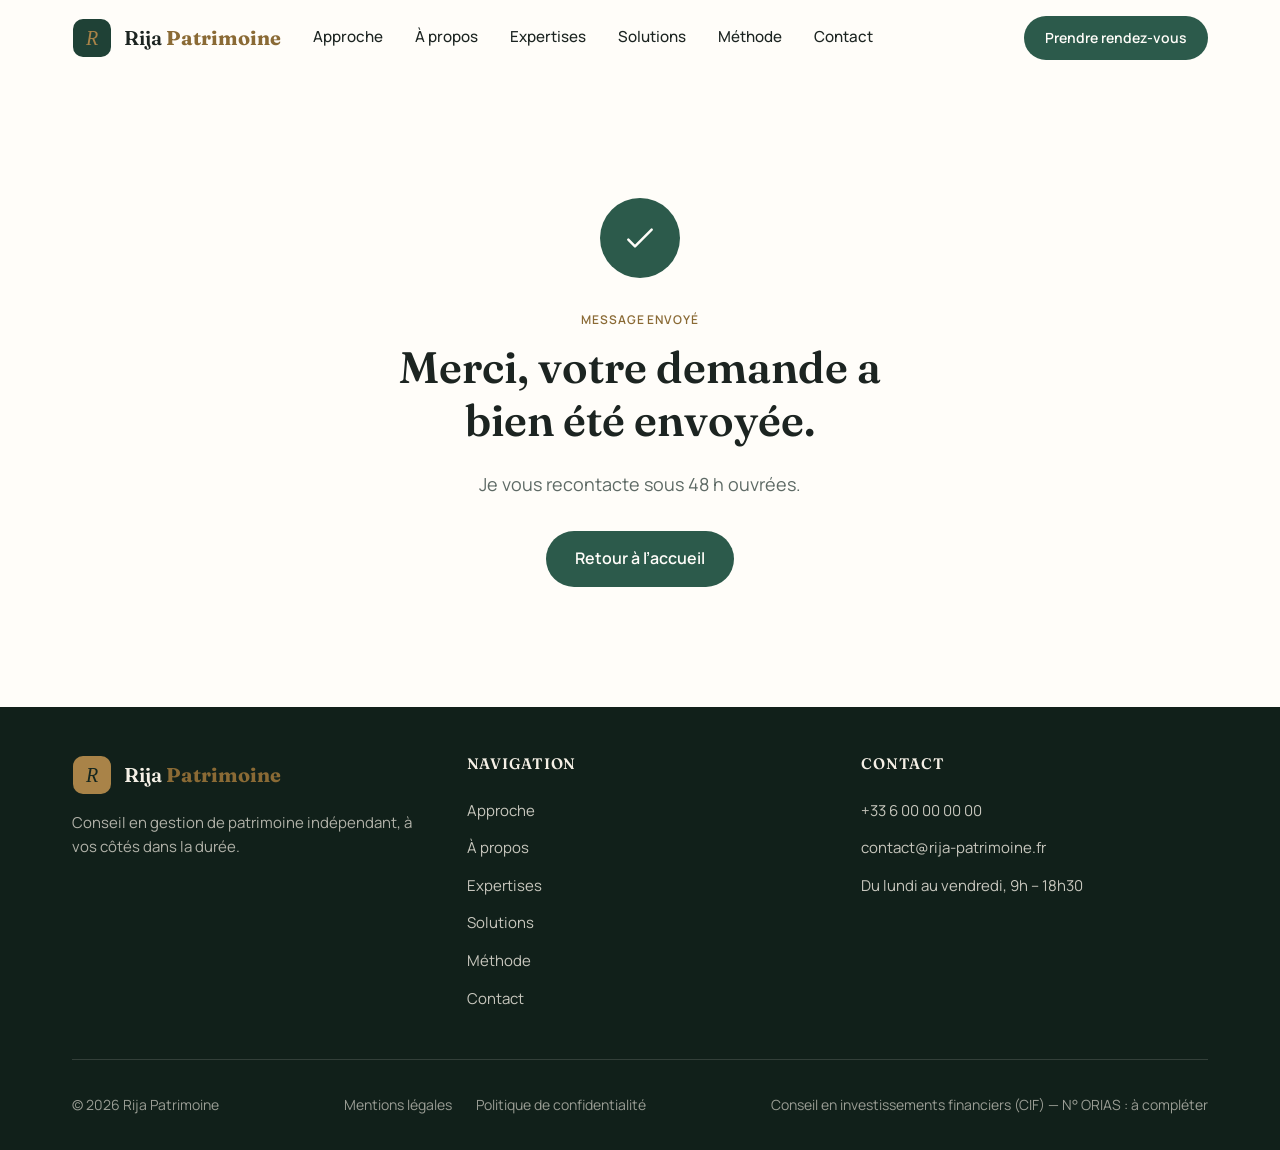
==== merci.html @ 29a92b1c "Add Rija Patrimoine landing page Static one-page site in French (HTML, CSS, vanilla JS, no build ste" ====
<!doctype html>
<html lang="fr">
<head>
  <meta charset="utf-8">
  <meta name="viewport" content="width=device-width, initial-scale=1, viewport-fit=cover">
  <title>Merci — Rija Patrimoine</title>
  <meta name="description" content="Votre demande a bien été envoyée à Rija Patrimoine. Réponse sous 48 h ouvrées.">
  <meta name="robots" content="noindex">
  <meta property="og:title" content="Merci — Rija Patrimoine">
  <meta property="og:type" content="website">
  <meta property="og:locale" content="fr_FR">
  <meta name="theme-color" content="#1F4136">
  <link rel="icon" href="assets/img/favicon.svg" type="image/svg+xml">
  <link rel="preconnect" href="https://fonts.googleapis.com">
  <link rel="preconnect" href="https://fonts.gstatic.com" crossorigin>
  <link href="https://fonts.googleapis.com/css2?family=Fraunces:ital,opsz,wght@0,9..144,300..700;1,9..144,400..600&family=Manrope:wght@400;500;600;700&display=swap" rel="stylesheet">
  <link rel="stylesheet" href="assets/css/styles.css">
  <script>document.documentElement.classList.add('js')</script>
</head>
<body>
  <a class="skip-link" href="#main">Aller au contenu principal</a>

  <header class="site-header" data-header>
    <div class="wrap header-inner">
      <a class="brand" href="index.html" aria-label="Rija Patrimoine — accueil">
        <svg class="brand-mark" viewBox="0 0 40 40" aria-hidden="true">
          <rect x="1" y="1" width="38" height="38" rx="10" fill="#1F4136"/>
          <text x="20" y="27" text-anchor="middle" font-family="Georgia, 'Times New Roman', serif" font-size="20" font-style="italic" fill="#A98348">R</text>
        </svg>
        <span class="brand-name">Rija <span class="brand-accent">Patrimoine</span></span>
      </a>
      <nav class="nav" id="primary-nav" data-nav aria-label="Navigation principale">
        <ul class="nav-list">
          <li><a href="index.html#approche" class="nav-link">Approche</a></li>
          <li><a href="index.html#a-propos" class="nav-link">À propos</a></li>
          <li><a href="index.html#expertises" class="nav-link">Expertises</a></li>
          <li><a href="index.html#solutions" class="nav-link">Solutions</a></li>
          <li><a href="index.html#methode" class="nav-link">Méthode</a></li>
          <li><a href="index.html#contact" class="nav-link">Contact</a></li>
        </ul>
      </nav>
      <div class="header-actions">
        <a href="index.html#contact" class="btn btn-primary btn-sm">Prendre rendez-vous</a>
        <button type="button" class="menu-toggle" data-menu-toggle aria-expanded="false" aria-controls="primary-nav">
          <span class="menu-toggle-box"><span class="menu-toggle-bar"></span><span class="menu-toggle-bar"></span><span class="menu-toggle-bar"></span></span>
          <span class="sr-only">Menu</span>
        </button>
      </div>
    </div>
  </header>

  <main id="main">
    <section class="merci section">
      <div class="wrap merci-inner">
        <svg class="icon merci-icon" viewBox="0 0 24 24" aria-hidden="true"><path d="M5 13l4 4L19 7"/></svg>
        <p class="eyebrow">Message envoyé</p>
        <h1 class="section-title">Merci, votre demande a bien été envoyée.</h1>
        <p class="merci-text">Je vous recontacte sous 48 h ouvrées.</p>
        <a href="index.html" class="btn btn-primary">Retour à l’accueil</a>
      </div>
    </section>
  </main>

  <footer class="site-footer">
    <div class="wrap footer-grid">
      <div class="footer-brand">
        <a class="brand" href="index.html" aria-label="Rija Patrimoine — accueil">
          <svg class="brand-mark" viewBox="0 0 40 40" aria-hidden="true">
            <rect x="1" y="1" width="38" height="38" rx="10" fill="#A98348"/>
            <text x="20" y="27" text-anchor="middle" font-family="Georgia, 'Times New Roman', serif" font-size="20" font-style="italic" fill="#14261F">R</text>
          </svg>
          <span class="brand-name">Rija <span class="brand-accent">Patrimoine</span></span>
        </a>
        <p class="footer-tagline">Conseil en gestion de patrimoine indépendant, à vos côtés dans la durée.</p>
      </div>
      <nav class="footer-nav" aria-label="Liens du site">
        <h3 class="footer-heading">Navigation</h3>
        <ul>
          <li><a href="index.html#approche">Approche</a></li>
          <li><a href="index.html#a-propos">À propos</a></li>
          <li><a href="index.html#expertises">Expertises</a></li>
          <li><a href="index.html#solutions">Solutions</a></li>
          <li><a href="index.html#methode">Méthode</a></li>
          <li><a href="index.html#contact">Contact</a></li>
        </ul>
      </nav>
      <div class="footer-contact">
        <h3 class="footer-heading">Contact</h3>
        <ul>
          <li><a href="tel:+33600000000">+33 6 00 00 00 00</a></li>
          <li><a href="mailto:contact@rija-patrimoine.fr">contact@rija-patrimoine.fr</a></li>
          <li><span>Du lundi au vendredi, 9h – 18h30</span></li>
        </ul>
      </div>
    </div>
    <div class="wrap">
      <div class="footer-bottom">
        <p>© <span data-year>2026</span> Rija Patrimoine</p>
        <ul class="footer-legal">
          <li><a href="#">Mentions légales</a></li>
          <li><a href="#">Politique de confidentialité</a></li>
        </ul>
        <p class="footer-reg">Conseil en investissements financiers (CIF) — N° ORIAS&nbsp;: à compléter</p>
      </div>
    </div>
  </footer>

  <script src="assets/js/main.js" defer></script>
</body>
</html>
---- assets/css/styles.css ----
:root {
  --ink: #14261F;
  --forest: #1F4136;
  --forest-600: #2C5A4B;
  --sand: #F5F0E6;
  --sand-200: #EAE2D3;
  --paper: #FFFDF9;
  --brass: #A98348;
  --brass-soft: #D9C4A0;
  --brass-ink: #8A6A35;
  --text: #1C2421;
  --muted: #5E6A65;
  --line: rgba(20, 38, 31, 0.12);
}

*,
*::before,
*::after {
  box-sizing: border-box;
}

html {
  scroll-behavior: smooth;
}

body {
  margin: 0;
  font-family: "Manrope", system-ui, sans-serif;
  font-size: 1rem;
  font-weight: 400;
  line-height: 1.6;
  color: var(--text);
  background: var(--paper);
}

h1, h2, h3, h4, h5, h6 {
  margin: 0;
  font-family: "Fraunces", Georgia, serif;
  font-weight: 600;
  line-height: 1.2;
}

p {
  margin: 0;
}

ul, ol {
  margin: 0;
  padding: 0;
  list-style: none;
}

a {
  color: inherit;
  text-decoration: none;
}

img, svg {
  display: block;
  max-width: 100%;
  height: auto;
}

button {
  all: unset;
  cursor: pointer;
}

input, select, textarea {
  font: inherit;
  color: inherit;
}

:focus-visible {
  outline: 2px solid var(--forest-600);
  outline-offset: 2px;
  border-radius: inherit;
}

.skip-link {
  position: absolute;
  width: 1px;
  height: 1px;
  overflow: hidden;
  clip: rect(0 0 0 0);
  white-space: nowrap;
  background: var(--forest-600);
  color: var(--paper);
  padding: 0.75rem 1rem;
  text-decoration: none;
  z-index: 9999;
}

.skip-link:focus-visible {
  position: fixed;
  top: 0;
  left: 0;
  width: auto;
  height: auto;
  overflow: visible;
  clip: auto;
  outline-offset: 0;
}

.sr-only {
  position: absolute;
  width: 1px;
  height: 1px;
  overflow: hidden;
  clip: rect(0 0 0 0);
  white-space: nowrap;
}

.eyebrow {
  font-size: 0.75rem;
  font-weight: 600;
  text-transform: uppercase;
  letter-spacing: 0.08em;
  color: var(--brass-ink);
  margin-bottom: 0.75rem;
}

.wrap {
  width: 100%;
  max-width: 1200px;
  margin-inline: auto;
  padding-inline: clamp(16px, 4vw, 32px);
}

.section {
  padding-block: clamp(64px, 10vw, 120px);
  scroll-margin-top: 60px;
}

.section-title {
  font-size: clamp(1.75rem, 5vw, 2.75rem);
  margin-bottom: 1.5rem;
}

.section-head {
  margin-bottom: 3rem;
}

.section-lead {
  font-size: 1.125rem;
  color: var(--muted);
  margin-top: 1rem;
  max-width: 600px;
}

.icon-sprite {
  position: absolute;
  width: 0;
  height: 0;
  overflow: hidden;
}

.icon {
  width: 1.25em;
  height: 1.25em;
  stroke: currentColor;
  fill: none;
  stroke-width: 1.5;
  stroke-linecap: round;
  stroke-linejoin: round;
  display: inline-block;
  flex-shrink: 0;
  color: currentColor;
}

.pillar-icon {
  width: 28px;
  height: 28px;
  color: var(--forest-600);
  margin-bottom: 1rem;
}

.expertise-icon {
  width: 32px;
  height: 32px;
  color: var(--forest-600);
  margin-bottom: 1rem;
}

.solution-icon {
  width: 32px;
  height: 32px;
  color: var(--forest-600);
  margin-bottom: 1rem;
}

.merci-icon {
  width: 80px;
  height: 80px;
  color: var(--paper);
  margin-inline: auto;
  margin-bottom: 1.5rem;
  padding: 1.25rem;
  background: var(--forest-600);
  border-radius: 50%;
  flex-shrink: 0;
}

.site-header {
  position: sticky;
  top: 0;
  z-index: 100;
  background: rgba(245, 240, 230, 0);
  transition: background 0.3s ease, box-shadow 0.3s ease, border-color 0.3s ease;
  border-bottom: 1px solid transparent;
}

.site-header.is-scrolled {
  background: var(--paper);
  box-shadow: 0 2px 12px rgba(20, 38, 31, 0.08);
  border-bottom-color: var(--line);
}

.header-inner {
  display: flex;
  align-items: center;
  justify-content: space-between;
  gap: 2rem;
  padding-block: 1rem;
}

.brand {
  display: flex;
  align-items: center;
  gap: 0.75rem;
  flex-shrink: 0;
  text-decoration: none;
}

.brand-mark {
  width: 40px;
  height: 40px;
  flex-shrink: 0;
}

.brand-name {
  font-family: "Fraunces", Georgia, serif;
  font-size: 1.25rem;
  font-weight: 600;
  color: var(--text);
}

.brand-accent {
  color: var(--brass-ink);
  font-weight: 700;
}

.nav {
  flex: 1;
  display: none;
}

.nav.is-open {
  display: block;
  position: absolute;
  inset-inline: 0;
  top: 100%;
  background: var(--paper);
  border-bottom: 1px solid var(--line);
  padding: 1.5rem 0;
  box-shadow: 0 4px 12px rgba(20, 38, 31, 0.08);
}

@media (min-width: 900px) {
  .nav {
    display: block;
    position: static;
    background: none;
    border: none;
    padding: 0;
    box-shadow: none;
  }

  .nav.is-open {
    display: block;
  }
}

.nav-list {
  display: flex;
  flex-direction: column;
  gap: 0;
}

@media (min-width: 900px) {
  .nav-list {
    flex-direction: row;
    gap: 2rem;
  }
}

.nav-link {
  display: block;
  padding: 1rem 1.5rem;
  color: var(--text);
  text-decoration: none;
  transition: color 0.2s ease;
  border-left: 3px solid transparent;
}

@media (min-width: 900px) {
  .nav-link {
    padding: 0;
    border-left: none;
    border-bottom: 2px solid transparent;
    font-size: 0.95rem;
    font-weight: 500;
  }
}

.nav-link:hover {
  color: var(--brass-ink);
}

.nav-link.is-active {
  color: var(--brass-ink);
  border-left-color: var(--brass-ink);
}

@media (min-width: 900px) {
  .nav-link.is-active {
    border-left: none;
    border-bottom-color: var(--brass-ink);
  }
}

.header-actions {
  display: flex;
  align-items: center;
  gap: 1rem;
  flex-shrink: 0;
}

.menu-toggle {
  display: flex;
  align-items: center;
  justify-content: center;
  width: 44px;
  height: 44px;
  border-radius: 8px;
  transition: background 0.2s ease;
}

@media (min-width: 900px) {
  .menu-toggle {
    display: none;
  }
}

.menu-toggle:hover {
  background: var(--sand);
}

.menu-toggle-box {
  display: flex;
  flex-direction: column;
  gap: 5px;
  width: 24px;
  height: 18px;
}

.menu-toggle-bar {
  width: 100%;
  height: 2px;
  background: var(--text);
  border-radius: 1px;
  transition: transform 0.3s ease, opacity 0.3s ease;
}

.menu-toggle.is-open .menu-toggle-bar:nth-child(1) {
  transform: rotate(45deg) translate(8px, 8px);
}

.menu-toggle.is-open .menu-toggle-bar:nth-child(2) {
  opacity: 0;
}

.menu-toggle.is-open .menu-toggle-bar:nth-child(3) {
  transform: rotate(-45deg) translate(7px, -7px);
}

.btn {
  display: inline-flex;
  align-items: center;
  justify-content: center;
  padding: 0.875rem 1.75rem;
  border-radius: 999px;
  font-size: 1rem;
  font-weight: 600;
  text-align: center;
  transition: all 0.3s ease;
  white-space: nowrap;
  cursor: pointer;
  border: 1px solid transparent;
}

.btn-primary {
  background: var(--forest-600);
  color: var(--paper);
}

.btn-primary:hover,
.btn-primary:focus {
  background: var(--forest);
}

.btn-primary:active {
  transform: scale(0.98);
}

.btn-primary[disabled] {
  background: var(--muted);
  cursor: not-allowed;
  opacity: 0.6;
}

.btn-ghost {
  background: transparent;
  color: var(--text);
  border: 1px solid var(--line);
}

.btn-ghost:hover,
.btn-ghost:focus {
  background: var(--sand);
  border-color: var(--sand);
}

.a-propos .btn-ghost,
.contact .btn-ghost {
  color: var(--sand);
  border-color: rgba(245, 240, 230, 0.3);
}

.a-propos .btn-ghost:hover,
.a-propos .btn-ghost:focus,
.contact .btn-ghost:hover,
.contact .btn-ghost:focus {
  background: rgba(245, 240, 230, 0.1);
  border-color: var(--sand);
}

.btn-sm {
  padding: 0.625rem 1.25rem;
  font-size: 0.875rem;
}

.nav-cta {
  display: none;
}

@media (max-width: 640px) {
  .header-actions .btn {
    display: none;
  }

  .nav-cta {
    display: block;
    padding: 1rem 1.5rem 0;
  }

  .nav-cta .btn {
    width: 100%;
    justify-content: center;
  }
}

.hero {
  background: var(--sand);
}

.hero-inner {
  display: grid;
  grid-template-columns: 1fr 1fr;
  gap: 3rem;
  align-items: start;
  margin-bottom: clamp(96px, 9vw, 130px);
}

@media (max-width: 768px) {
  .hero-inner {
    grid-template-columns: 1fr;
    gap: 2rem;
  }
}

.hero-title {
  font-size: clamp(2rem, 6vw, 3.5rem);
  margin-bottom: 1.5rem;
  color: var(--text);
}

.hero-title em {
  font-style: italic;
  color: var(--brass-ink);
  font-weight: 700;
}

.hero-lead {
  font-size: 1.125rem;
  color: var(--muted);
  margin-bottom: 2rem;
  max-width: 500px;
}

.hero-cta {
  display: flex;
  gap: 1rem;
  flex-wrap: wrap;
  margin-bottom: 2rem;
}

.hero-trust {
  display: flex;
  flex-wrap: wrap;
  row-gap: 0.5rem;
  column-gap: 1.5rem;
}

.trust-item {
  display: flex;
  align-items: center;
  gap: 0.75rem;
  font-size: 0.9375rem;
  color: var(--text);
}

.trust-item .icon {
  width: 18px;
  height: 18px;
  color: var(--forest-600);
  flex-shrink: 0;
}

.hero-visual {
  position: relative;
  height: 400px;
}

.hero-panel {
  background: var(--forest);
  border-radius: 16px;
  padding: 3rem 2rem;
  position: relative;
  overflow: hidden;
  height: 100%;
}

.hero-arcs {
  width: 100%;
  height: 100%;
  position: absolute;
  inset: 0;
  opacity: 0.6;
}

.hero-arcs circle {
  stroke: var(--brass-soft);
  fill: none;
  stroke-width: 1;
}

.hero-arcs-curve {
  stroke: var(--brass-soft);
  fill: none;
  stroke-width: 2;
  opacity: 0.8;
}

.hero-card {
  position: absolute;
  bottom: 2rem;
  right: 2rem;
  width: 280px;
  background: var(--paper);
  border-radius: 12px;
  padding: 1.5rem;
  box-shadow: 0 8px 24px rgba(20, 38, 31, 0.12);
  border: 1px solid var(--line);
}

@media (max-width: 768px) {
  .hero-visual {
    height: auto;
  }

  .hero-panel {
    height: auto;
  }

  .hero-card {
    position: static;
    width: 100%;
    margin-top: 1.5rem;
  }
}

.hero-card-title {
  font-family: "Fraunces", Georgia, serif;
  font-size: 1.125rem;
  font-weight: 600;
  color: var(--text);
  margin-bottom: 1.25rem;
}

.hero-card-rows {
  display: flex;
  flex-direction: column;
  gap: 1rem;
}

.hero-card-row {
  display: flex;
  flex-direction: column;
  gap: 0.5rem;
}

.hero-card-label {
  font-size: 0.875rem;
  color: var(--muted);
  font-weight: 500;
}

.hero-card-track {
  display: block;
  width: 100%;
  height: 6px;
  background: var(--sand-200);
  border-radius: 3px;
  overflow: hidden;
}

.hero-card-fill {
  display: block;
  height: 100%;
  background: var(--brass);
  border-radius: 3px;
  transition: width 0.6s ease;
}

.pillars-wrap {
  margin-top: clamp(0px, calc(-70px + 10vw), 0px);
  position: relative;
  z-index: 10;
}

@media (min-width: 900px) {
  .pillars-wrap {
    margin-top: -70px;
  }
}

.pillars {
  display: grid;
  grid-template-columns: repeat(auto-fit, minmax(240px, 1fr));
  gap: 1.5rem;
}

@media (min-width: 1024px) {
  .pillars {
    grid-template-columns: repeat(4, 1fr);
  }
}

@media (max-width: 768px) {
  .pillars {
    grid-template-columns: repeat(2, 1fr);
  }
}

@media (max-width: 480px) {
  .pillars {
    grid-template-columns: 1fr;
  }
}

.pillar-card {
  background: var(--paper);
  border: 1px solid var(--line);
  border-radius: 14px;
  padding: 2rem;
  text-align: center;
  transition: transform 0.3s ease, box-shadow 0.3s ease;
}

@media (hover: hover) {
  .pillar-card:hover {
    transform: translateY(-4px);
    box-shadow: 0 8px 24px rgba(20, 38, 31, 0.12);
  }
}

.pillar-title {
  font-size: 1.125rem;
  margin-bottom: 0.75rem;
}

.pillar-text {
  font-size: 0.95rem;
  color: var(--muted);
  line-height: 1.5;
}

.approche {
  background: var(--paper);
}

.approche-grid {
  display: grid;
  grid-template-columns: 1fr 1fr;
  gap: 3rem;
  align-items: start;
}

@media (max-width: 768px) {
  .approche-grid {
    grid-template-columns: 1fr;
    gap: 2rem;
  }
}

.approche-copy {
  max-width: 500px;
}

.approche-copy p {
  color: var(--muted);
  margin-bottom: 1rem;
  line-height: 1.7;
}

.approche-copy .btn {
  margin-top: 1.5rem;
}

.approche-points {
  display: flex;
  flex-direction: column;
  gap: 2rem;
}

.point {
  text-align: left;
}

.point-label {
  font-family: "Fraunces", Georgia, serif;
  font-size: clamp(1.75rem, 4vw, 2.5rem);
  color: var(--brass-ink);
  font-weight: 700;
  margin-bottom: 0.5rem;
}

.point-text {
  color: var(--muted);
  font-size: 1rem;
  line-height: 1.6;
}

.a-propos {
  background: var(--forest);
  color: var(--sand);
}

.a-propos-grid {
  display: grid;
  grid-template-columns: 5fr 7fr;
  gap: clamp(3rem, 6vw, 5rem);
  align-items: start;
}

@media (max-width: 768px) {
  .a-propos-grid {
    grid-template-columns: 1fr;
    gap: 2rem;
  }
}

.a-propos .eyebrow {
  color: var(--brass-soft);
}

.a-propos .section-title {
  color: var(--paper);
}

.a-propos p {
  color: rgba(245, 240, 230, 0.9);
  line-height: 1.7;
  margin-bottom: 1.5rem;
}

.portrait {
  position: relative;
  width: calc(100% - 16px);
  max-width: 440px;
}

@media (min-width: 769px) {
  .portrait {
    position: sticky;
    top: 110px;
  }
}

@media (max-width: 768px) {
  .portrait {
    max-width: 300px;
  }
}

.portrait-frame {
  position: relative;
  z-index: 1;
  aspect-ratio: 4 / 5;
  background:
    radial-gradient(120% 80% at 20% 0%, rgba(217, 196, 160, 0.18), transparent 60%),
    linear-gradient(160deg, var(--forest-600), var(--ink));
  border-radius: 20px;
  display: grid;
  place-items: center;
  overflow: hidden;
}

/* Lives on the unclipped wrapper: the frame's overflow:hidden would cut an offset outline. */
.portrait::after {
  content: "";
  position: absolute;
  inset: 0;
  transform: translate(16px, 16px);
  border: 1px solid var(--brass);
  border-radius: 20px;
  pointer-events: none;
}

.portrait-mark {
  font-family: "Fraunces", Georgia, serif;
  font-size: clamp(7rem, 14vw, 11rem);
  font-style: italic;
  font-weight: 500;
  color: var(--brass-soft);
  line-height: 1;
}

.values-list {
  display: grid;
  gap: 0.75rem;
  margin-top: 2rem;
}

@media (min-width: 1025px) {
  .values-list {
    grid-template-columns: repeat(2, minmax(0, 1fr));
  }

  .value-chip:last-child:nth-child(odd) {
    grid-column: 1 / -1;
  }
}

.value-chip {
  display: grid;
  grid-template-columns: auto 1fr;
  align-items: center;
  column-gap: 0.75rem;
  row-gap: 0.35rem;
  padding: 1rem 1.25rem;
  background: rgba(245, 240, 230, 0.06);
  border-radius: 14px;
  border: 1px solid rgba(245, 240, 230, 0.14);
}

.value-chip .icon {
  width: 20px;
  height: 20px;
  color: var(--brass-soft);
}

.value-name {
  font-family: "Fraunces", Georgia, serif;
  font-size: 1.0625rem;
  font-weight: 600;
  color: var(--paper);
}

.value-text {
  grid-column: 2;
  font-size: 0.9375rem;
  line-height: 1.5;
  color: rgba(245, 240, 230, 0.8);
}

.expertises {
  background: var(--sand);
}

.expertise-grid {
  display: grid;
  grid-template-columns: repeat(2, 1fr);
  gap: 2rem;
}

@media (max-width: 768px) {
  .expertise-grid {
    grid-template-columns: 1fr;
  }
}

.expertise-card {
  background: var(--paper);
  border: 1px solid var(--line);
  border-radius: 14px;
  padding: 2rem;
  transition: transform 0.3s ease, box-shadow 0.3s ease;
}

@media (hover: hover) {
  .expertise-card:hover {
    transform: translateY(-4px);
    box-shadow: 0 8px 24px rgba(20, 38, 31, 0.12);
  }
}

.expertise-title {
  font-size: 1.25rem;
  margin-bottom: 0.75rem;
}

.expertise-text {
  color: var(--muted);
  font-size: 0.95rem;
  margin-bottom: 1.5rem;
  line-height: 1.6;
}

.tag-list {
  display: flex;
  flex-wrap: wrap;
  gap: 0.75rem;
}

.tag {
  display: inline-block;
  background: var(--sand-200);
  color: var(--text);
  padding: 0.5rem 1rem;
  border-radius: 8px;
  font-size: 0.8125rem;
  font-weight: 500;
}

.solutions {
  background: var(--paper);
}

.solutions-grid {
  display: grid;
  grid-template-columns: repeat(3, 1fr);
  gap: 2rem;
  margin-bottom: 2rem;
}

@media (max-width: 1024px) {
  .solutions-grid {
    grid-template-columns: repeat(2, 1fr);
  }
}

@media (max-width: 640px) {
  .solutions-grid {
    grid-template-columns: 1fr;
  }
}

.solution-card {
  background: var(--sand);
  border: 1px solid var(--line);
  border-radius: 14px;
  padding: 2rem;
  transition: transform 0.3s ease, box-shadow 0.3s ease;
}

@media (hover: hover) {
  .solution-card:hover {
    transform: translateY(-4px);
    box-shadow: 0 8px 24px rgba(20, 38, 31, 0.12);
  }
}

.solution-title {
  font-size: 1.25rem;
  margin-bottom: 0.75rem;
}

.solution-text {
  color: var(--muted);
  font-size: 0.95rem;
  margin-bottom: 1.5rem;
  line-height: 1.6;
}

.solution-list {
  display: flex;
  flex-direction: column;
  gap: 0.75rem;
}

.solution-list li {
  color: var(--text);
  font-size: 0.95rem;
  padding-left: 1.5rem;
  position: relative;
}

.solution-list li::before {
  content: "▪";
  position: absolute;
  left: 0;
  color: var(--brass-ink);
}

.disclaimer {
  font-size: 0.8125rem;
  color: var(--muted);
  font-style: italic;
  text-align: center;
}

.methode {
  background: var(--sand);
}

.methode-grid {
  display: grid;
  gap: clamp(3rem, 6vw, 4.5rem);
}

.timeline {
  display: grid;
  grid-template-columns: repeat(4, minmax(0, 1fr));
  gap: 2rem;
}

@media (max-width: 1024px) {
  .timeline {
    grid-template-columns: repeat(2, minmax(0, 1fr));
    row-gap: 2.75rem;
  }
}

.timeline-step {
  position: relative;
  padding-top: 1.75rem;
  border-top: 1px solid rgba(20, 38, 31, 0.2);
}

.timeline-step::before {
  content: "";
  position: absolute;
  top: -5px;
  left: 0;
  width: 9px;
  height: 9px;
  border-radius: 50%;
  background: var(--brass);
}

.step-number {
  display: block;
  font-family: "Fraunces", Georgia, serif;
  font-size: clamp(2.25rem, 4vw, 3rem);
  font-weight: 500;
  line-height: 1;
  color: var(--brass-ink);
  margin-bottom: 1.25rem;
}

.step-title {
  font-size: 1.1875rem;
  margin-bottom: 0.5rem;
  color: var(--text);
}

.step-text {
  font-size: 0.9375rem;
  color: var(--muted);
  line-height: 1.6;
}

@media (max-width: 560px) {
  .timeline {
    grid-template-columns: 1fr;
    row-gap: 2rem;
  }

  .timeline-step {
    display: grid;
    grid-template-columns: 3.5rem 1fr;
    column-gap: 0.75rem;
    padding-top: 1.5rem;
  }

  .step-number {
    grid-row: span 2;
    font-size: 2rem;
    margin-bottom: 0;
  }
}

.gains-card {
  display: grid;
  grid-template-columns: minmax(0, 1fr) minmax(0, 2fr);
  gap: 1.5rem 3rem;
  align-items: start;
  background: var(--paper);
  border: 1px solid var(--line);
  border-radius: 20px;
  padding: clamp(1.5rem, 4vw, 2.75rem);
}

@media (max-width: 900px) {
  .gains-card {
    grid-template-columns: 1fr;
  }
}

.gains-title {
  font-size: clamp(1.375rem, 3vw, 1.875rem);
}

.gains-list {
  display: grid;
  grid-template-columns: repeat(2, minmax(0, 1fr));
  gap: 1rem 2rem;
}

@media (max-width: 560px) {
  .gains-list {
    grid-template-columns: 1fr;
  }
}

.gains-item {
  display: flex;
  gap: 1rem;
  align-items: flex-start;
}

.gains-item .icon {
  width: 20px;
  height: 20px;
  color: var(--forest-600);
  flex-shrink: 0;
  margin-top: 2px;
}

.gains-item span {
  font-size: 0.95rem;
  color: var(--text);
  line-height: 1.5;
}

.contact {
  background: var(--ink);
  color: var(--sand);
}

.contact-grid {
  display: grid;
  grid-template-columns: 1fr 1fr;
  gap: 3rem;
  align-items: start;
}

@media (max-width: 768px) {
  .contact-grid {
    grid-template-columns: 1fr;
    gap: 2rem;
  }
}

.contact .eyebrow {
  color: var(--brass-soft);
}

.contact .section-title {
  color: var(--paper);
}

.contact-lead {
  font-size: 1.125rem;
  color: rgba(245, 240, 230, 0.8);
  margin-bottom: 2rem;
}

.contact-list {
  display: flex;
  flex-direction: column;
  gap: 1.5rem;
}

.contact-item {
  display: flex;
  gap: 1rem;
  align-items: flex-start;
}

.contact-item .icon {
  width: 20px;
  height: 20px;
  color: var(--brass-soft);
  flex-shrink: 0;
  margin-top: 2px;
}

.contact-item > div {
  display: flex;
  flex-direction: column;
  gap: 0.25rem;
}

.contact-label {
  font-weight: 600;
  color: var(--paper);
  font-size: 0.9375rem;
}

.contact-item a {
  color: var(--brass-soft);
  transition: color 0.2s ease;
  font-size: 0.95rem;
}

.contact-item a:hover {
  color: var(--sand);
}

.contact-item span {
  color: rgba(245, 240, 230, 0.8);
  font-size: 0.95rem;
}

.contact-form-card {
  background: var(--paper);
  border-radius: 14px;
  padding: 2rem;
  box-shadow: 0 8px 24px rgba(0, 0, 0, 0.2);
}

.form {
  display: flex;
  flex-direction: column;
  gap: 1.5rem;
}

.form-row {
  display: grid;
  grid-template-columns: 1fr 1fr;
  gap: 1rem;
}

@media (max-width: 640px) {
  .form-row {
    grid-template-columns: 1fr;
  }
}

.form-field {
  display: flex;
  flex-direction: column;
  gap: 0.5rem;
}

.form-field.form-consent {
  flex-direction: row;
  align-items: flex-start;
  gap: 0.75rem;
}

.form-label {
  font-weight: 500;
  font-size: 0.95rem;
  color: var(--text);
}

.form-input,
.form-select,
.form-textarea {
  width: 100%;
  padding: 0.75rem 1rem;
  border: 1px solid var(--line);
  border-radius: 10px;
  background: var(--paper);
  color: var(--text);
  font-size: 1rem;
  transition: border-color 0.2s ease, box-shadow 0.2s ease;
}

.form-input::placeholder,
.form-textarea::placeholder {
  color: var(--muted);
}

.form-input:focus,
.form-select:focus,
.form-textarea:focus {
  outline: none;
  border-color: var(--forest-600);
  box-shadow: 0 0 0 3px rgba(44, 90, 75, 0.1);
}

.form-input[aria-invalid="true"],
.form-select[aria-invalid="true"],
.form-textarea[aria-invalid="true"] {
  border-color: #B3261E;
}

.form-textarea {
  resize: vertical;
  min-height: 120px;
  font-family: inherit;
}

.form-consent input[type="checkbox"] {
  width: 20px;
  height: 20px;
  cursor: pointer;
  margin-top: 2px;
  flex-shrink: 0;
}

.form-consent label {
  font-size: 0.9375rem;
  color: var(--text);
  cursor: pointer;
  line-height: 1.5;
}

.form-consent a {
  color: var(--brass-ink);
  text-decoration: underline;
  transition: color 0.2s ease;
}

.form-consent a:hover {
  color: var(--forest-600);
}

.field-error {
  font-size: 0.8125rem;
  color: #B3261E;
  margin-top: 0.25rem;
}

.form-hidden {
  position: absolute;
  width: 1px;
  height: 1px;
  overflow: hidden;
  clip: rect(0 0 0 0);
  white-space: nowrap;
}

.form-submit {
  align-self: flex-start;
  margin-top: 0.5rem;
}

.form-status {
  font-size: 0.95rem;
  color: var(--muted);
  transition: color 0.2s ease;
}

.form-status.is-success {
  color: var(--forest-600);
}

.form-status.is-error {
  color: #B3261E;
}

.merci {
  background: var(--paper);
  display: flex;
  align-items: center;
  justify-content: center;
  min-height: 70vh;
}

.merci-inner {
  text-align: center;
  max-width: 560px;
  width: 100%;
}

.merci-icon {
  margin-inline: auto;
  margin-bottom: 1.5rem;
}

.merci-text {
  font-size: 1.125rem;
  color: var(--muted);
  margin-bottom: 2rem;
}

.site-footer {
  background: color-mix(in srgb, var(--ink) 85%, black);
  color: var(--sand);
}

.footer-grid {
  display: grid;
  grid-template-columns: repeat(3, 1fr);
  gap: 3rem;
  padding-block: 3rem;
}

@media (max-width: 768px) {
  .footer-grid {
    grid-template-columns: 1fr;
    gap: 2rem;
  }
}

.footer-brand {
  display: flex;
  flex-direction: column;
  gap: 1rem;
}

.footer-brand .brand {
  width: fit-content;
}

.footer-brand .brand-name {
  color: var(--sand);
}

.footer-tagline {
  font-size: 0.9375rem;
  color: rgba(245, 240, 230, 0.7);
  line-height: 1.6;
}

.footer-nav,
.footer-contact {
  display: flex;
  flex-direction: column;
  gap: 1rem;
}

.footer-heading {
  font-weight: 600;
  font-size: 0.95rem;
  text-transform: uppercase;
  letter-spacing: 0.05em;
  color: var(--sand);
  margin-bottom: 0.5rem;
}

.footer-nav ul,
.footer-contact ul {
  display: flex;
  flex-direction: column;
  gap: 0.75rem;
}

.footer-nav a,
.footer-contact a,
.footer-contact span {
  font-size: 0.9375rem;
  color: rgba(245, 240, 230, 0.8);
  transition: color 0.2s ease;
}

.footer-nav a:hover,
.footer-contact a:hover {
  color: var(--brass-soft);
}

.footer-bottom {
  display: flex;
  flex-direction: row;
  justify-content: space-between;
  align-items: center;
  gap: 1rem;
  padding-block: 2rem calc(2rem + env(safe-area-inset-bottom, 0px));
  border-top: 1px solid rgba(245, 240, 230, 0.15);
  flex-wrap: wrap;
}

@media (max-width: 640px) {
  .footer-bottom {
    flex-direction: column;
    align-items: flex-start;
  }
}

.footer-bottom p {
  font-size: 0.875rem;
  color: rgba(245, 240, 230, 0.6);
}

.footer-legal {
  display: flex;
  gap: 1.5rem;
  flex-wrap: wrap;
}

.footer-legal a {
  font-size: 0.875rem;
  color: rgba(245, 240, 230, 0.6);
  transition: color 0.2s ease;
}

.footer-legal a:hover {
  color: rgba(245, 240, 230, 0.9);
}

.footer-reg {
  font-size: 0.75rem;
  color: rgba(245, 240, 230, 0.5);
}

.js [data-reveal] {
  opacity: 0;
  transform: translateY(16px);
  transition: opacity 0.6s ease, transform 0.6s ease;
}

.js [data-reveal].is-visible {
  opacity: 1;
  transform: none;
}

@media (prefers-reduced-motion: reduce) {
  html {
    scroll-behavior: auto;
  }

  .js [data-reveal] {
    transition: none;
    opacity: 1;
    transform: none;
  }
}
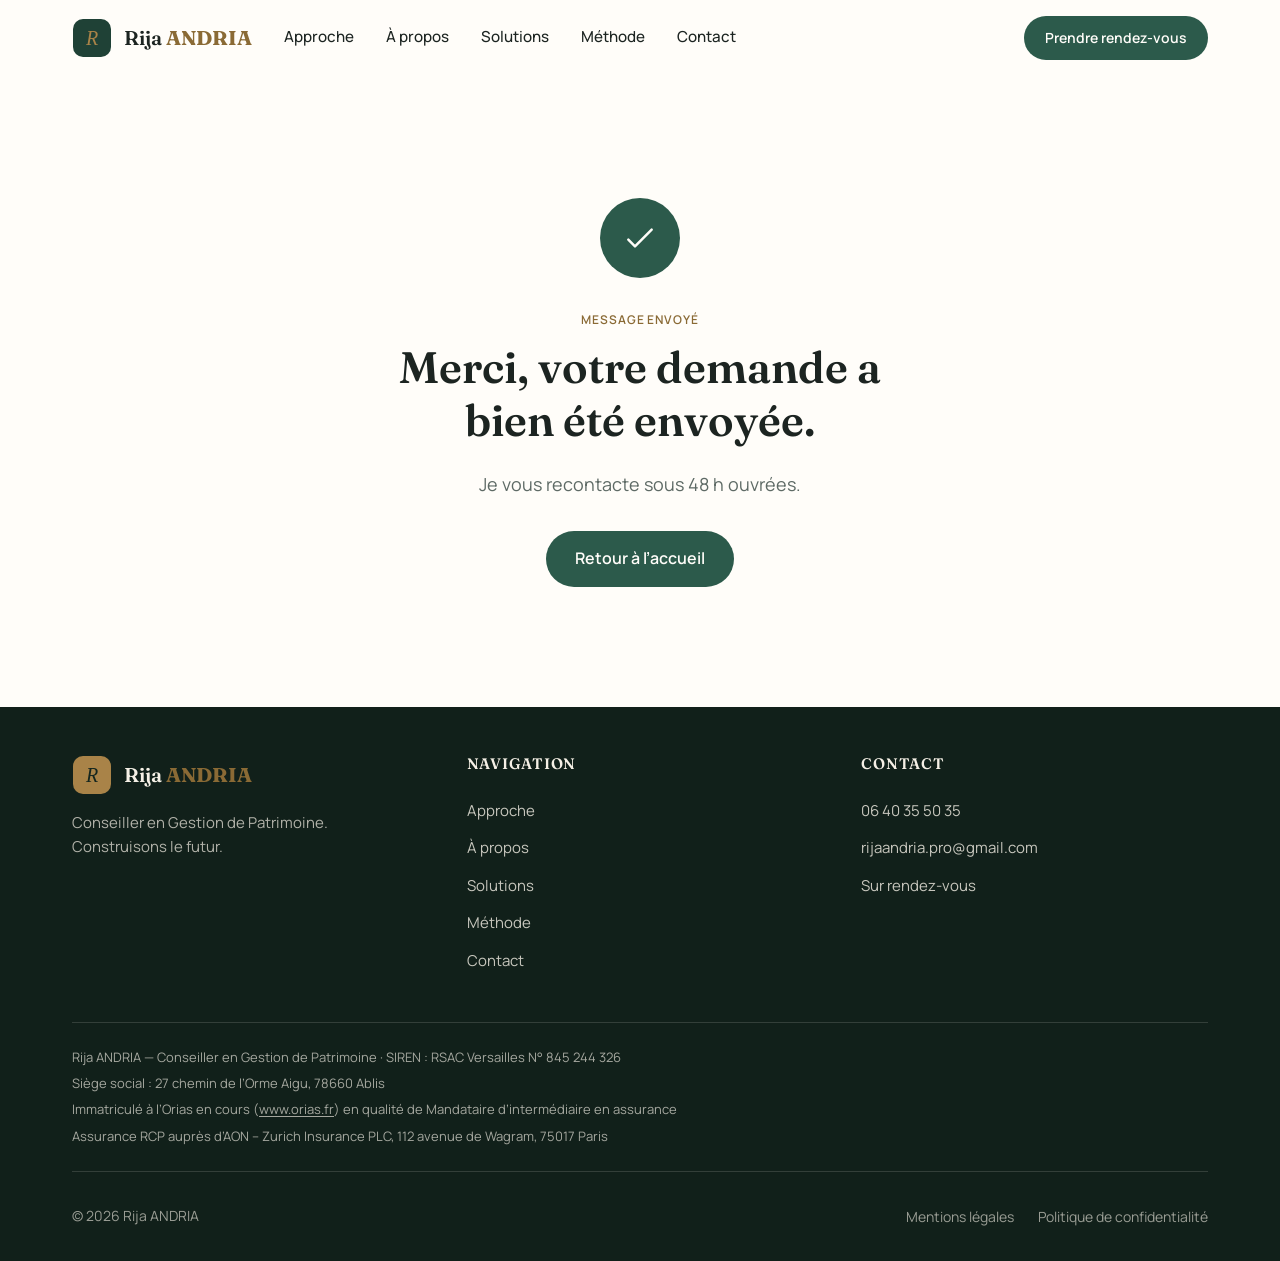
==== commit 55d0a13d: "Update content with client details and feedback - Real identity and contact details: Rija ANDRIA, ph" ====
--- a/merci.html
+++ b/merci.html
@@ -3,10 +3,10 @@
 <head>
   <meta charset="utf-8">
   <meta name="viewport" content="width=device-width, initial-scale=1, viewport-fit=cover">
-  <title>Merci — Rija Patrimoine</title>
-  <meta name="description" content="Votre demande a bien été envoyée à Rija Patrimoine. Réponse sous 48 h ouvrées.">
+  <title>Merci — Rija ANDRIA</title>
+  <meta name="description" content="Votre demande a bien été envoyée à Rija ANDRIA. Réponse sous 48 h ouvrées.">
   <meta name="robots" content="noindex">
-  <meta property="og:title" content="Merci — Rija Patrimoine">
+  <meta property="og:title" content="Merci — Rija ANDRIA">
   <meta property="og:type" content="website">
   <meta property="og:locale" content="fr_FR">
   <meta name="theme-color" content="#1F4136">
@@ -22,18 +22,17 @@
 
   <header class="site-header" data-header>
     <div class="wrap header-inner">
-      <a class="brand" href="index.html" aria-label="Rija Patrimoine — accueil">
+      <a class="brand" href="index.html" aria-label="Rija ANDRIA — accueil">
         <svg class="brand-mark" viewBox="0 0 40 40" aria-hidden="true">
           <rect x="1" y="1" width="38" height="38" rx="10" fill="#1F4136"/>
           <text x="20" y="27" text-anchor="middle" font-family="Georgia, 'Times New Roman', serif" font-size="20" font-style="italic" fill="#A98348">R</text>
         </svg>
-        <span class="brand-name">Rija <span class="brand-accent">Patrimoine</span></span>
+        <span class="brand-name">Rija <span class="brand-accent">ANDRIA</span></span>
       </a>
       <nav class="nav" id="primary-nav" data-nav aria-label="Navigation principale">
         <ul class="nav-list">
           <li><a href="index.html#approche" class="nav-link">Approche</a></li>
           <li><a href="index.html#a-propos" class="nav-link">À propos</a></li>
-          <li><a href="index.html#expertises" class="nav-link">Expertises</a></li>
           <li><a href="index.html#solutions" class="nav-link">Solutions</a></li>
           <li><a href="index.html#methode" class="nav-link">Méthode</a></li>
           <li><a href="index.html#contact" class="nav-link">Contact</a></li>
@@ -64,21 +63,20 @@
   <footer class="site-footer">
     <div class="wrap footer-grid">
       <div class="footer-brand">
-        <a class="brand" href="index.html" aria-label="Rija Patrimoine — accueil">
+        <a class="brand" href="index.html" aria-label="Rija ANDRIA — accueil">
           <svg class="brand-mark" viewBox="0 0 40 40" aria-hidden="true">
             <rect x="1" y="1" width="38" height="38" rx="10" fill="#A98348"/>
             <text x="20" y="27" text-anchor="middle" font-family="Georgia, 'Times New Roman', serif" font-size="20" font-style="italic" fill="#14261F">R</text>
           </svg>
-          <span class="brand-name">Rija <span class="brand-accent">Patrimoine</span></span>
+          <span class="brand-name">Rija <span class="brand-accent">ANDRIA</span></span>
         </a>
-        <p class="footer-tagline">Conseil en gestion de patrimoine indépendant, à vos côtés dans la durée.</p>
+        <p class="footer-tagline">Conseiller en Gestion de Patrimoine. Construisons le futur.</p>
       </div>
       <nav class="footer-nav" aria-label="Liens du site">
         <h3 class="footer-heading">Navigation</h3>
         <ul>
           <li><a href="index.html#approche">Approche</a></li>
           <li><a href="index.html#a-propos">À propos</a></li>
-          <li><a href="index.html#expertises">Expertises</a></li>
           <li><a href="index.html#solutions">Solutions</a></li>
           <li><a href="index.html#methode">Méthode</a></li>
           <li><a href="index.html#contact">Contact</a></li>
@@ -87,20 +85,25 @@
       <div class="footer-contact">
         <h3 class="footer-heading">Contact</h3>
         <ul>
-          <li><a href="tel:+33600000000">+33 6 00 00 00 00</a></li>
-          <li><a href="mailto:contact@rija-patrimoine.fr">contact@rija-patrimoine.fr</a></li>
-          <li><span>Du lundi au vendredi, 9h – 18h30</span></li>
+          <li><a href="tel:+33640355035">06 40 35 50 35</a></li>
+          <li><a href="mailto:rijaandria.pro@gmail.com">rijaandria.pro@gmail.com</a></li>
+          <li><span>Sur rendez-vous</span></li>
         </ul>
       </div>
     </div>
     <div class="wrap">
+      <div class="footer-mentions">
+        <p>Rija ANDRIA — Conseiller en Gestion de Patrimoine · SIREN&nbsp;: RSAC Versailles N° 845 244 326</p>
+        <p>Siège social&nbsp;: 27 chemin de l’Orme Aigu, 78660 Ablis</p>
+        <p>Immatriculé à l’Orias en cours (<a href="https://www.orias.fr" target="_blank" rel="noopener">www.orias.fr</a>) en qualité de Mandataire d’intermédiaire en assurance</p>
+        <p>Assurance RCP auprès d’AON – Zurich Insurance PLC, 112 avenue de Wagram, 75017 Paris</p>
+      </div>
       <div class="footer-bottom">
-        <p>© <span data-year>2026</span> Rija Patrimoine</p>
+        <p>© <span data-year>2026</span> Rija ANDRIA</p>
         <ul class="footer-legal">
           <li><a href="#">Mentions légales</a></li>
           <li><a href="#">Politique de confidentialité</a></li>
         </ul>
-        <p class="footer-reg">Conseil en investissements financiers (CIF) — N° ORIAS&nbsp;: à compléter</p>
       </div>
     </div>
   </footer>
--- a/assets/css/styles.css
+++ b/assets/css/styles.css
@@ -175,13 +175,6 @@
   margin-bottom: 1rem;
 }
 
-.expertise-icon {
-  width: 32px;
-  height: 32px;
-  color: var(--forest-600);
-  margin-bottom: 1rem;
-}
-
 .solution-icon {
   width: 32px;
   height: 32px;
@@ -895,73 +888,14 @@
   color: rgba(245, 240, 230, 0.8);
 }
 
-.expertises {
-  background: var(--sand);
-}
-
-.expertise-grid {
-  display: grid;
-  grid-template-columns: repeat(2, 1fr);
-  gap: 2rem;
-}
-
-@media (max-width: 768px) {
-  .expertise-grid {
-    grid-template-columns: 1fr;
-  }
-}
-
-.expertise-card {
-  background: var(--paper);
-  border: 1px solid var(--line);
-  border-radius: 14px;
-  padding: 2rem;
-  transition: transform 0.3s ease, box-shadow 0.3s ease;
-}
-
-@media (hover: hover) {
-  .expertise-card:hover {
-    transform: translateY(-4px);
-    box-shadow: 0 8px 24px rgba(20, 38, 31, 0.12);
-  }
-}
-
-.expertise-title {
-  font-size: 1.25rem;
-  margin-bottom: 0.75rem;
-}
-
-.expertise-text {
-  color: var(--muted);
-  font-size: 0.95rem;
-  margin-bottom: 1.5rem;
-  line-height: 1.6;
-}
-
-.tag-list {
-  display: flex;
-  flex-wrap: wrap;
-  gap: 0.75rem;
-}
-
-.tag {
-  display: inline-block;
-  background: var(--sand-200);
-  color: var(--text);
-  padding: 0.5rem 1rem;
-  border-radius: 8px;
-  font-size: 0.8125rem;
-  font-weight: 500;
-}
-
 .solutions {
   background: var(--paper);
 }
 
 .solutions-grid {
   display: grid;
-  grid-template-columns: repeat(3, 1fr);
-  gap: 2rem;
+  grid-template-columns: repeat(4, minmax(0, 1fr));
+  gap: 1.5rem;
   margin-bottom: 2rem;
 }
 
@@ -1000,28 +934,7 @@
 .solution-text {
   color: var(--muted);
   font-size: 0.95rem;
-  margin-bottom: 1.5rem;
   line-height: 1.6;
-}
-
-.solution-list {
-  display: flex;
-  flex-direction: column;
-  gap: 0.75rem;
-}
-
-.solution-list li {
-  color: var(--text);
-  font-size: 0.95rem;
-  padding-left: 1.5rem;
-  position: relative;
-}
-
-.solution-list li::before {
-  content: "▪";
-  position: absolute;
-  left: 0;
-  color: var(--brass-ink);
 }
 
 .disclaimer {
@@ -1524,9 +1437,24 @@
   color: rgba(245, 240, 230, 0.9);
 }
 
-.footer-reg {
-  font-size: 0.75rem;
-  color: rgba(245, 240, 230, 0.5);
+.footer-mentions {
+  display: grid;
+  gap: 0.35rem;
+  padding-block: 1.5rem;
+  border-top: 1px solid rgba(245, 240, 230, 0.15);
+  font-size: 0.8125rem;
+  line-height: 1.6;
+  color: rgba(245, 240, 230, 0.65);
+}
+
+.footer-mentions a {
+  color: inherit;
+  text-decoration: underline;
+  text-underline-offset: 2px;
+}
+
+.footer-mentions a:hover {
+  color: var(--brass-soft);
 }
 
 .js [data-reveal] {
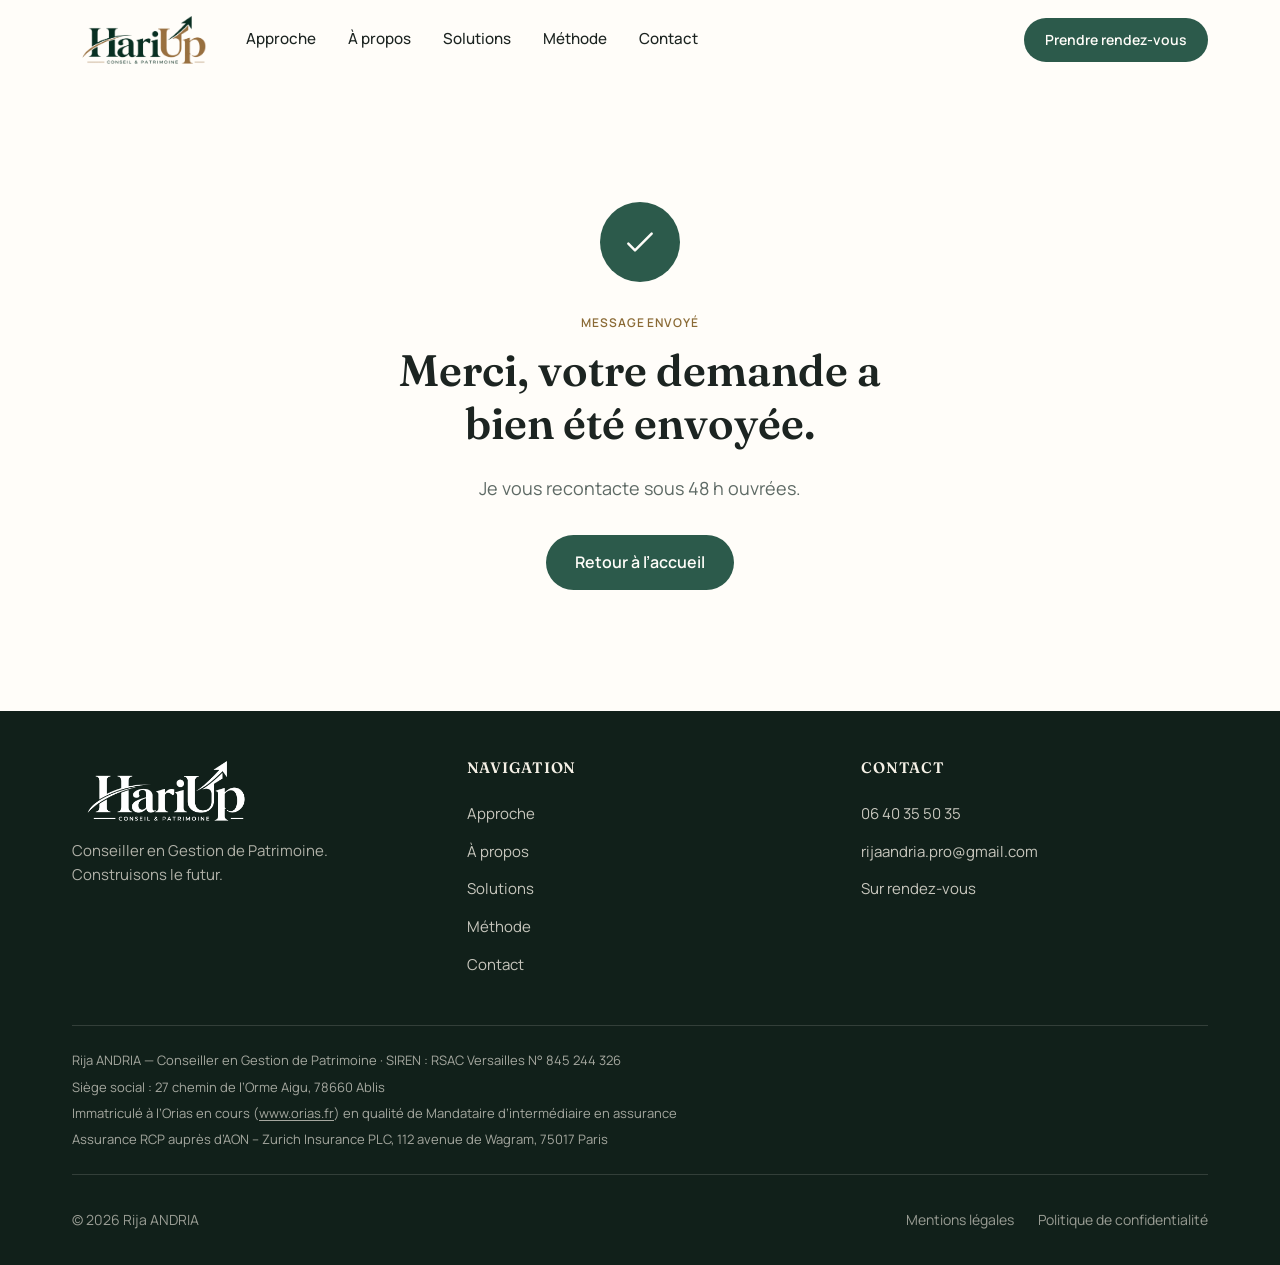
==== commit 1dc672a2: "Use HariUp logo in header and footer" ====
--- a/merci.html
+++ b/merci.html
@@ -22,12 +22,8 @@
 
   <header class="site-header" data-header>
     <div class="wrap header-inner">
-      <a class="brand" href="index.html" aria-label="Rija ANDRIA — accueil">
-        <svg class="brand-mark" viewBox="0 0 40 40" aria-hidden="true">
-          <rect x="1" y="1" width="38" height="38" rx="10" fill="#1F4136"/>
-          <text x="20" y="27" text-anchor="middle" font-family="Georgia, 'Times New Roman', serif" font-size="20" font-style="italic" fill="#A98348">R</text>
-        </svg>
-        <span class="brand-name">Rija <span class="brand-accent">ANDRIA</span></span>
+      <a class="brand" href="index.html" aria-label="HariUp Conseil & Patrimoine — accueil">
+        <img class="brand-logo" src="assets/img/logo-hariup.png" alt="HariUp Conseil &amp; Patrimoine" width="720" height="243">
       </a>
       <nav class="nav" id="primary-nav" data-nav aria-label="Navigation principale">
         <ul class="nav-list">
@@ -63,12 +59,8 @@
   <footer class="site-footer">
     <div class="wrap footer-grid">
       <div class="footer-brand">
-        <a class="brand" href="index.html" aria-label="Rija ANDRIA — accueil">
-          <svg class="brand-mark" viewBox="0 0 40 40" aria-hidden="true">
-            <rect x="1" y="1" width="38" height="38" rx="10" fill="#A98348"/>
-            <text x="20" y="27" text-anchor="middle" font-family="Georgia, 'Times New Roman', serif" font-size="20" font-style="italic" fill="#14261F">R</text>
-          </svg>
-          <span class="brand-name">Rija <span class="brand-accent">ANDRIA</span></span>
+        <a class="brand" href="index.html" aria-label="HariUp Conseil & Patrimoine — accueil">
+          <img class="brand-logo" src="assets/img/logo-hariup-white.png" alt="HariUp Conseil &amp; Patrimoine" width="720" height="240">
         </a>
         <p class="footer-tagline">Conseiller en Gestion de Patrimoine. Construisons le futur.</p>
       </div>
--- a/assets/css/styles.css
+++ b/assets/css/styles.css
@@ -225,22 +225,10 @@
   text-decoration: none;
 }
 
-.brand-mark {
-  width: 40px;
-  height: 40px;
-  flex-shrink: 0;
-}
-
-.brand-name {
-  font-family: "Fraunces", Georgia, serif;
-  font-size: 1.25rem;
-  font-weight: 600;
-  color: var(--text);
-}
-
-.brand-accent {
-  color: var(--brass-ink);
-  font-weight: 700;
+.brand-logo {
+  display: block;
+  width: auto;
+  height: 48px;
 }
 
 .nav {
@@ -1352,8 +1340,8 @@
   width: fit-content;
 }
 
-.footer-brand .brand-name {
-  color: var(--sand);
+.footer-brand .brand-logo {
+  height: 64px;
 }
 
 .footer-tagline {
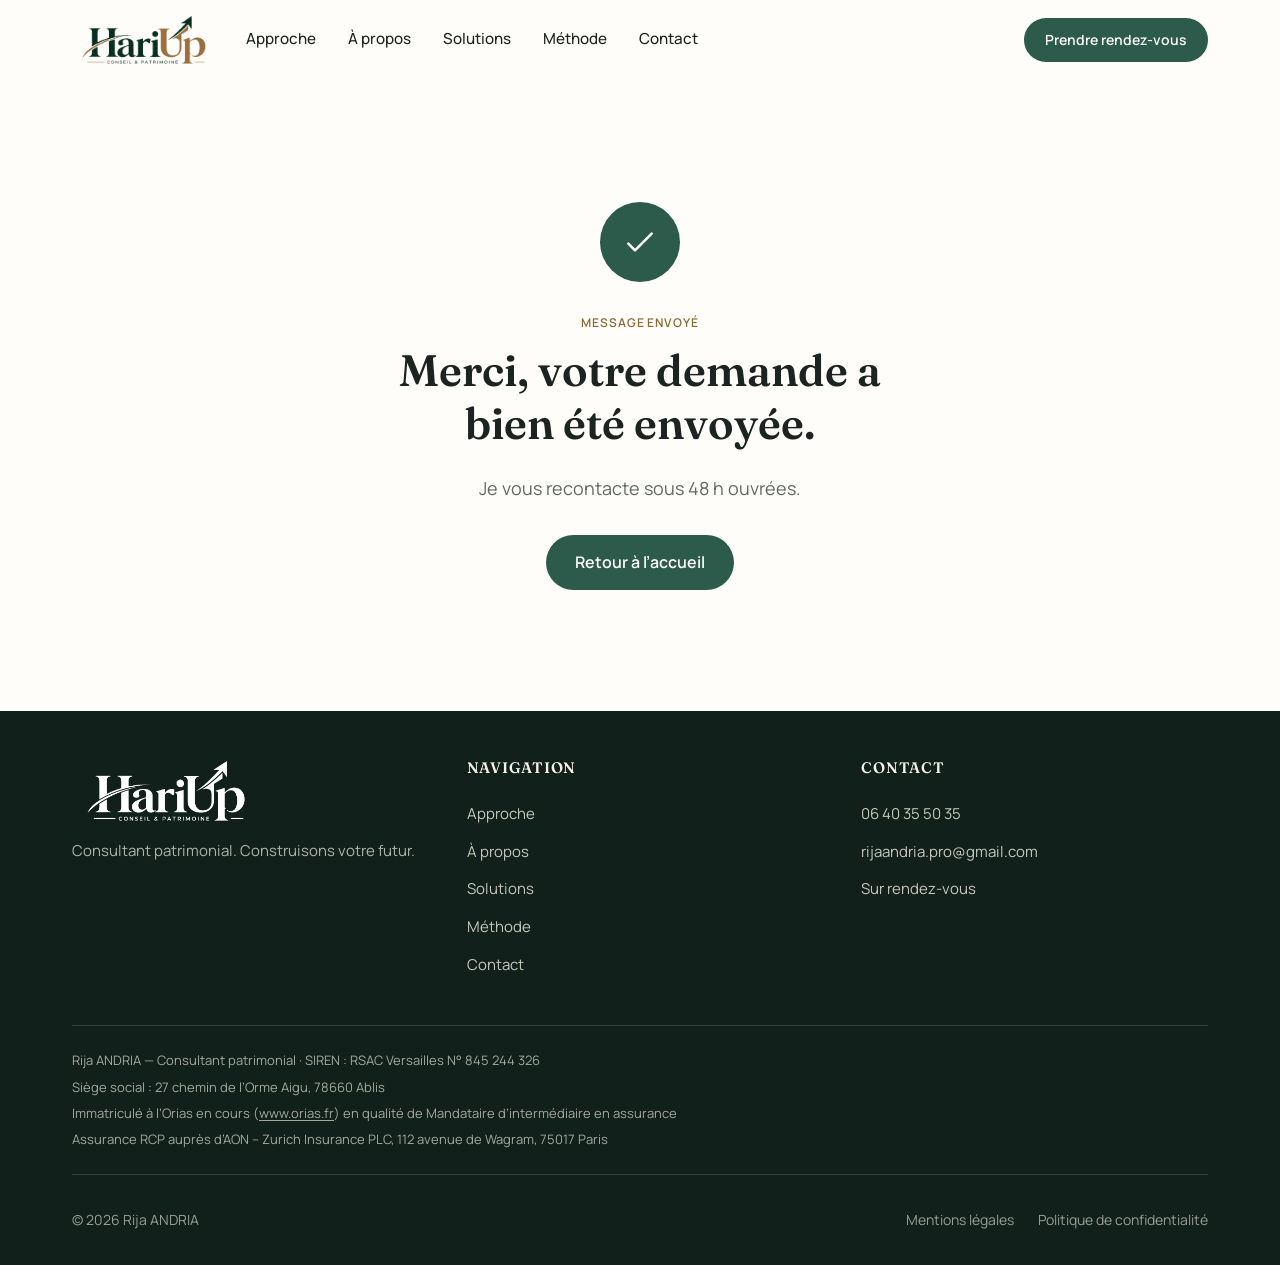
==== commit adf29e0d: "Rename title to Consultant patrimonial and use client tagline" ====
--- a/merci.html
+++ b/merci.html
@@ -62,7 +62,7 @@
         <a class="brand" href="index.html" aria-label="HariUp Conseil & Patrimoine — accueil">
           <img class="brand-logo" src="assets/img/logo-hariup-white.png" alt="HariUp Conseil &amp; Patrimoine" width="720" height="240">
         </a>
-        <p class="footer-tagline">Conseiller en Gestion de Patrimoine. Construisons le futur.</p>
+        <p class="footer-tagline">Consultant patrimonial. Construisons votre futur.</p>
       </div>
       <nav class="footer-nav" aria-label="Liens du site">
         <h3 class="footer-heading">Navigation</h3>
@@ -85,7 +85,7 @@
     </div>
     <div class="wrap">
       <div class="footer-mentions">
-        <p>Rija ANDRIA — Conseiller en Gestion de Patrimoine · SIREN&nbsp;: RSAC Versailles N° 845 244 326</p>
+        <p>Rija ANDRIA — Consultant patrimonial · SIREN&nbsp;: RSAC Versailles N° 845 244 326</p>
         <p>Siège social&nbsp;: 27 chemin de l’Orme Aigu, 78660 Ablis</p>
         <p>Immatriculé à l’Orias en cours (<a href="https://www.orias.fr" target="_blank" rel="noopener">www.orias.fr</a>) en qualité de Mandataire d’intermédiaire en assurance</p>
         <p>Assurance RCP auprès d’AON – Zurich Insurance PLC, 112 avenue de Wagram, 75017 Paris</p>
